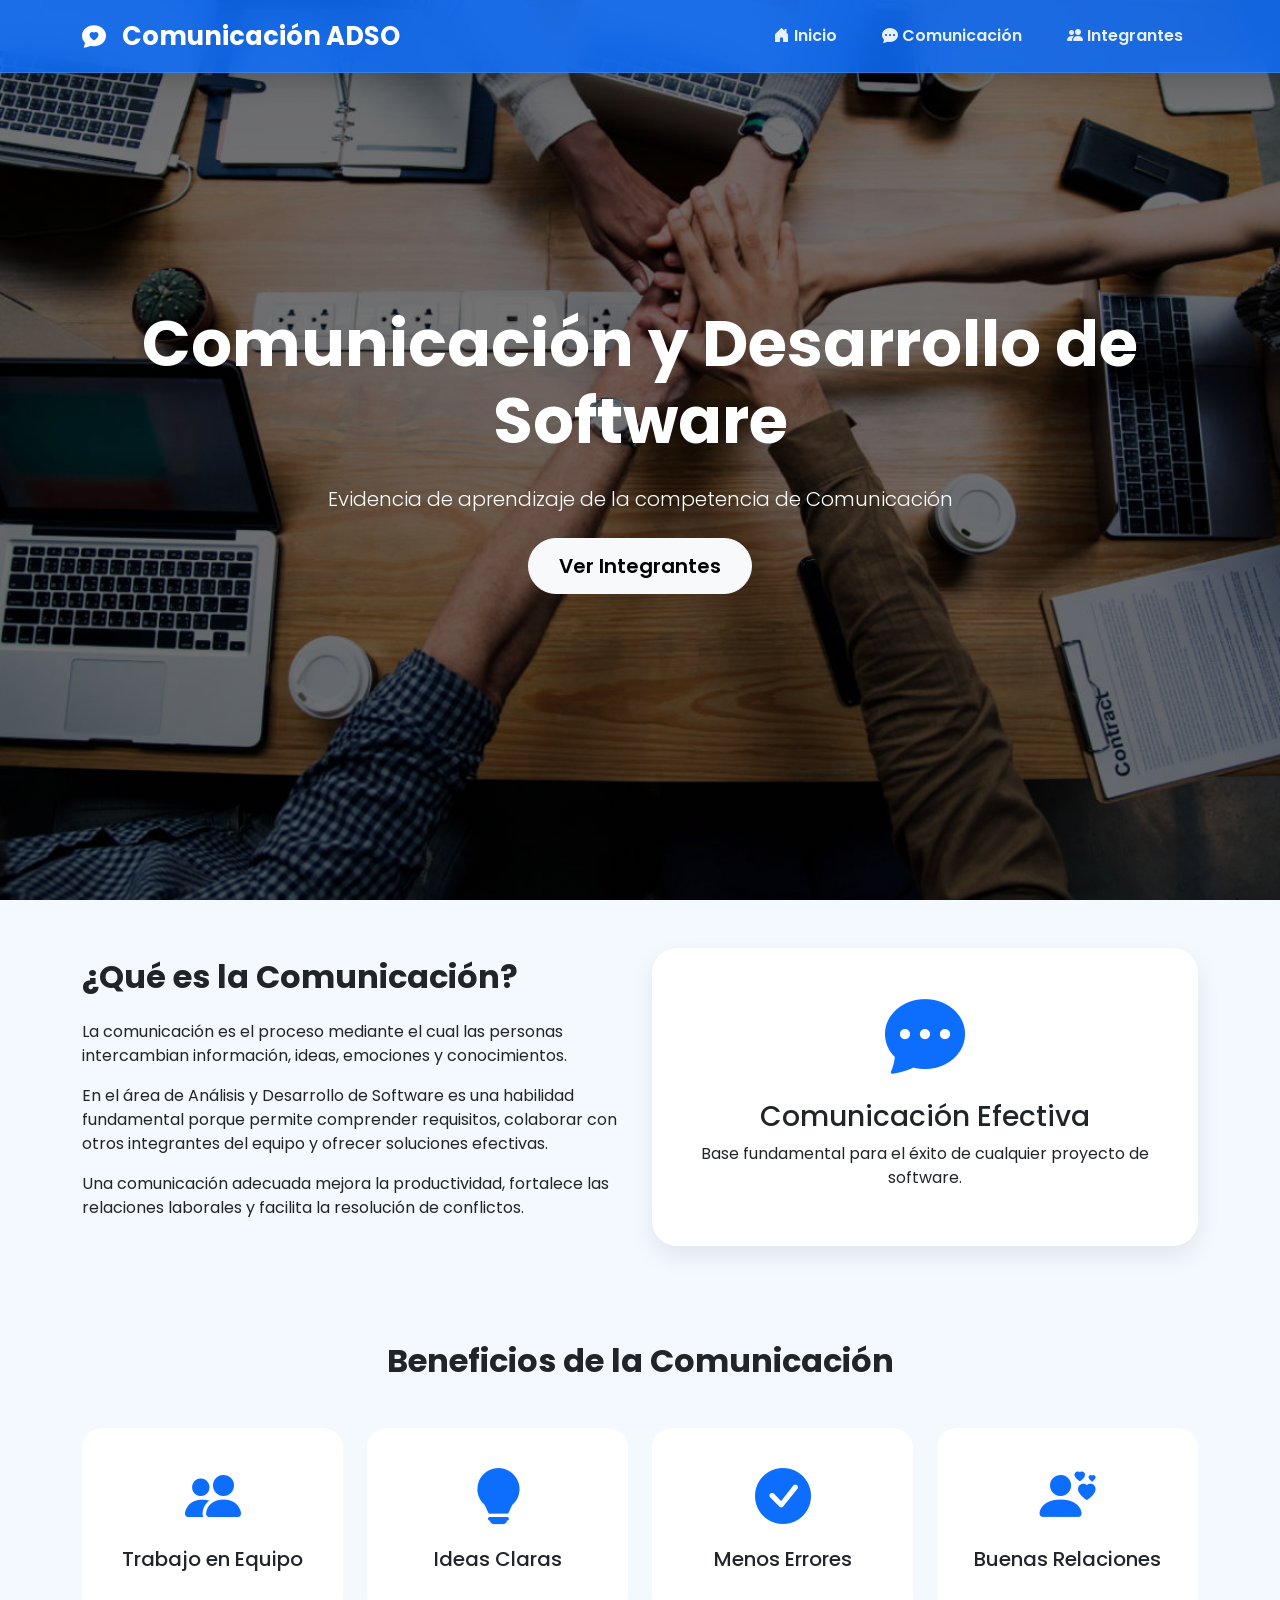
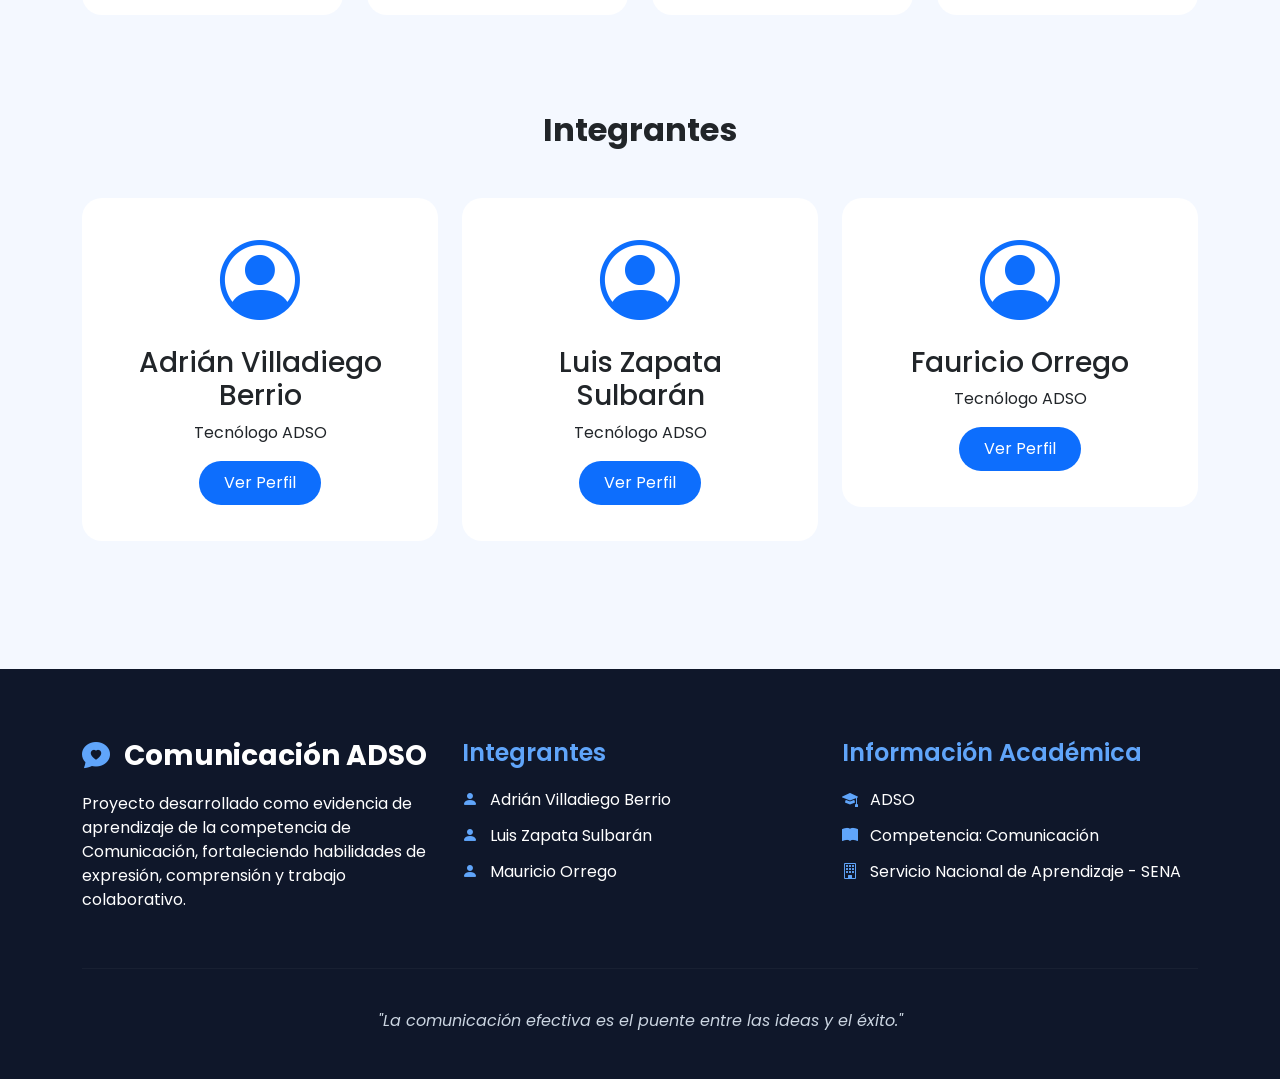
==== index.html @ bdb861e3 "Primer commit" ====
<!DOCTYPE html>

<html lang="es">

<head>
    <meta charset="UTF-8">
    <meta name="viewport" content="width=device-width, initial-scale=1.0">
    <title>Comunicación y Desarrollo de Software</title>


<link href="https://cdn.jsdelivr.net/npm/bootstrap@5.3.3/dist/css/bootstrap.min.css" rel="stylesheet">
<link href="https://cdn.jsdelivr.net/npm/bootstrap-icons@1.11.3/font/bootstrap-icons.css" rel="stylesheet">

<link rel="stylesheet" href="css/style.css">


</head>

<body>

<nav class="navbar navbar-expand-lg navbar-dark fixed-top custom-navbar">

<div class="container">

    <!-- LOGO -->

    <a class="navbar-brand d-flex align-items-center" href="#inicio">

        <div class="logo-box">

            <i class="bi bi-chat-heart-fill"></i>

        </div>

        <div class="ms-2">

            <span class="brand-title">
                Comunicación ADSO
            </span>

        </div>

    </a>

    <!-- BOTON RESPONSIVE -->

    <button
        class="navbar-toggler"
        type="button"
        data-bs-toggle="collapse"
        data-bs-target="#menu">

        <span class="navbar-toggler-icon"></span>

    </button>

    <!-- MENU -->

    <div class="collapse navbar-collapse" id="menu">

        <ul class="navbar-nav ms-auto align-items-lg-center">

            <li class="nav-item">
                <a class="nav-link active" href="#inicio">
                    <i class="bi bi-house-door-fill"></i>
                    Inicio
                </a>
            </li>

            <li class="nav-item">
                <a class="nav-link" href="#comunicacion">
                    <i class="bi bi-chat-dots-fill"></i>
                    Comunicación
                </a>
            </li>

            <li class="nav-item">
                <a class="nav-link" href="#integrantes">
                    <i class="bi bi-people-fill"></i>
                    Integrantes
                </a>
            </li>
        </ul>

    </div>

</div>

</nav>


<section id="inicio" class="hero">

    <div class="container text-center">

        <h1 class="display-3 fw-bold">
            Comunicación y Desarrollo de Software
        </h1>

        <p class="lead mt-4">
            Evidencia de aprendizaje de la competencia de Comunicación
        </p>

        <a href="#integrantes" class="btn btn-light btn-lg mt-4">
            Ver Integrantes
        </a>

    </div>

</section>

<section id="comunicacion" class="container py-5">

    <div class="row align-items-center">

        <div class="col-lg-6">

            <h2 class="fw-bold mb-4">
                ¿Qué es la Comunicación?
            </h2>

            <p>
                La comunicación es el proceso mediante el cual las personas
                intercambian información, ideas, emociones y conocimientos.
            </p>

            <p>
                En el área de Análisis y Desarrollo de Software es una habilidad
                fundamental porque permite comprender requisitos, colaborar con
                otros integrantes del equipo y ofrecer soluciones efectivas.
            </p>

            <p>
                Una comunicación adecuada mejora la productividad, fortalece las
                relaciones laborales y facilita la resolución de conflictos.
            </p>

        </div>

        <div class="col-lg-6">

            <div class="info-card text-center">

                <i class="bi bi-chat-dots-fill display-1"></i>

                <h3 class="mt-3">
                    Comunicación Efectiva
                </h3>

                <p>
                    Base fundamental para el éxito de cualquier proyecto de software.
                </p>

            </div>

        </div>

    </div>

</section>

<section class="container py-5">

    <h2 class="text-center fw-bold mb-5">
        Beneficios de la Comunicación
    </h2>

    <div class="row g-4">

        <div class="col-md-3">
            <div class="card benefit-card h-100">
                <div class="card-body text-center">
                    <i class="bi bi-people-fill display-4"></i>
                    <h5 class="mt-3">Trabajo en Equipo</h5>
                </div>
            </div>
        </div>

        <div class="col-md-3">
            <div class="card benefit-card h-100">
                <div class="card-body text-center">
                    <i class="bi bi-lightbulb-fill display-4"></i>
                    <h5 class="mt-3">Ideas Claras</h5>
                </div>
            </div>
        </div>

        <div class="col-md-3">
            <div class="card benefit-card h-100">
                <div class="card-body text-center">
                    <i class="bi bi-check-circle-fill display-4"></i>
                    <h5 class="mt-3">Menos Errores</h5>
                </div>
            </div>
        </div>

        <div class="col-md-3">
            <div class="card benefit-card h-100">
                <div class="card-body text-center">
                    <i class="bi bi-person-hearts display-4"></i>
                    <h5 class="mt-3">Buenas Relaciones</h5>
                </div>
            </div>
        </div>

    </div>

</section>

<section id="integrantes" class="container py-5">

    <h2 class="text-center fw-bold mb-5">
        Integrantes
    </h2>

    <div class="row g-4">

        <div class="col-lg-4">

            <div class="card integrante-card">

                <div class="card-body text-center">

                    <i class="bi bi-person-circle display-1"></i>

                    <h3 class="mt-3">
                        Adrián Villadiego Berrio
                    </h3>

                    <p>
                        Tecnólogo ADSO
                    </p>

                    <a href="aprendiz1.html" class="btn btn-primary">
                        Ver Perfil
                    </a>

                </div>

            </div>

        </div>

        <div class="col-lg-4">

            <div class="card integrante-card">

                <div class="card-body text-center">

                    <i class="bi bi-person-circle display-1"></i>

                    <h3 class="mt-3">
                        Luis Zapata Sulbarán
                    </h3>

                    <p>
                        Tecnólogo ADSO
                    </p>

                    <a href="aprendiz2.html" class="btn btn-primary">
                        Ver Perfil
                    </a>

                </div>

            </div>

        </div>

        <div class="col-lg-4">

            <div class="card integrante-card">

                <div class="card-body text-center">

                    <i class="bi bi-person-circle display-1"></i>

                    <h3 class="mt-3">
                        Fauricio Orrego
                    </h3>

                    <p>
                        Tecnólogo ADSO
                    </p>

                    <a href="aprendiz3.html" class="btn btn-primary">
                        Ver Perfil
                    </a>

                </div>

            </div>

        </div>

    </div>

</section>

<footer class="footer">

<div class="container">

    <div class="row g-4">

        <!-- INFORMACION -->

        <div class="col-lg-4">

            <h3 class="footer-title">

                <i class="bi bi-chat-heart-fill"></i>

                Comunicación ADSO

            </h3>

            <p>
                Proyecto desarrollado como evidencia de aprendizaje
                de la competencia de Comunicación, fortaleciendo
                habilidades de expresión, comprensión y trabajo
                colaborativo.
            </p>

        </div>

        <!-- INTEGRANTES -->

        <div class="col-lg-4">

            <h4 class="footer-subtitle">
                Integrantes
            </h4>

            <ul class="footer-list">

                <li>
                    <i class="bi bi-person-fill"></i>
                    Adrián Villadiego Berrio
                </li>

                <li>
                    <i class="bi bi-person-fill"></i>
                    Luis Zapata Sulbarán
                </li>

                <li>
                    <i class="bi bi-person-fill"></i>
                    Mauricio Orrego
                </li>

            </ul>

        </div>

        <!-- INFORMACION ACADEMICA -->

        <div class="col-lg-4">

            <h4 class="footer-subtitle">
                Información Académica
            </h4>

            <ul class="footer-list">

                <li>
                    <i class="bi bi-mortarboard-fill"></i>
                    ADSO
                </li>

                <li>
                    <i class="bi bi-book-fill"></i>
                    Competencia: Comunicación
                </li>

                <li>
                    <i class="bi bi-building"></i>
                    Servicio Nacional de Aprendizaje - SENA
                </li>

            </ul>

        </div>

    </div>

    <hr class="footer-line">

    <div class="text-center mt-4">

        <p class="footer-quote">

            "La comunicación efectiva es el puente entre las ideas y el éxito."

        </p>

    </div>

</div>

</footer>


<script src="https://cdn.jsdelivr.net/npm/bootstrap@5.3.3/dist/js/bootstrap.bundle.min.js"></script>

<script src="js/app.js"></script>

</body>

</html>
---- css/style.css ----
@import url('https://fonts.googleapis.com/css2?family=Poppins:wght@300;400;500;600;700;800&display=swap');

:root{
--primary:#0d6efd;
--secondary:#2563eb;
--dark:#0f172a;
--light:#f8fafc;
--white:#ffffff;
--gray:#030406;
}

*{
margin:0;
padding:0;
box-sizing:border-box;
font-family:'Poppins',sans-serif;
}

html{
scroll-behavior:smooth;
}

body{
background:#f4f8ff;
overflow-x:hidden;
}

/* NAVBAR */

/* ==========================
   NAVBAR PREMIUM
========================== */

.custom-navbar{

    background: rgba(13,110,253,.85);

    backdrop-filter: blur(15px);

    -webkit-backdrop-filter: blur(15px);

    padding: 12px 0;

    transition: .4s;

    border-bottom: 1px solid rgba(255,255,255,.15);

    box-shadow: 0 8px 25px rgba(0,0,0,.15);

}

/* LOGO */

.navbar-brand{

    font-size: 1.6rem;

    font-weight: 700;

    color: white !important;

    transition: .4s;

}

.navbar-brand i{

    margin-right: 8px;

    font-size: 1.5rem;

}

.navbar-brand:hover{

    transform: scale(1.05);

}

/* LINKS */

.nav-link{

    position: relative;

    color: rgba(255,255,255,.9) !important;

    font-weight: 600;

    margin-left: 15px;

    padding: 8px 15px !important;

    border-radius: 50px;

    transition: .4s;

}

/* EFECTO HOVER */

.nav-link:hover{

    color: white !important;

    background: rgba(255,255,255,.15);

    transform: translateY(-3px);

}

/* LINEA ANIMADA */

.nav-link::after{

    content: '';

    position: absolute;

    left: 50%;

    bottom: 0;

    width: 0;

    height: 3px;

    background: white;

    border-radius: 50px;

    transition: .4s;

    transform: translateX(-50%);

}

.nav-link:hover::after{

    width: 70%;

}

/* BOTON HAMBURGUESA */

.navbar-toggler{

    border: none;

    box-shadow: none !important;

}

.navbar-toggler:focus{

    box-shadow: none !important;

}

/* EFECTO SCROLL */

.navbar-scrolled{

    background: rgba(13,110,253,.97);

    box-shadow: 0 10px 30px rgba(0,0,0,.25);

}

/* HERO INDEX */

.hero{
    min-height:100vh;
    display:flex;
    align-items:center;
    justify-content:center;
    text-align:center;
    color:white;

    background:
    linear-gradient(
        rgba(0,0,0,0.55),
        rgba(0,0,0,0.55)
    ),
    url('../img/fondo5.jpg');

    background-size:cover;
    background-position:center;
    background-repeat:no-repeat;
    background-attachment:stactic;
}

.hero h1{
font-weight:800;
}

.hero p{
max-width:700px;
margin:auto;
}

/* HERO APRENDICES */

.hero-aprendiz{


min-height:60vh;

display:flex;
align-items:center;
justify-content:center;

background:
linear-gradient(
135deg,
#0d6efd,
#3b82f6
);

color:white;

text-align:center;


}

.hero-aprendiz i{
font-size:7rem;
}

/* TITULOS */

.section-title{


font-size:2.2rem;

font-weight:700;

color:var(--primary);

margin-bottom:30px;

text-align:center;


}

/* CARDS GENERALES */

.card{

border:none;

border-radius:20px;

transition:.4s;

overflow:hidden;


}

.card:hover{


transform:translateY(-10px);

box-shadow:0 15px 35px rgba(0,0,0,.15);


}

/* TARJETA INFO */

.info-card{


background:white;

padding:40px;

border-radius:25px;

box-shadow:0 10px 25px rgba(0,0,0,.08);

}

.info-card i{
color:var(--primary);
}

/* BENEFICIOS */

.benefit-card{

background:white;

text-align:center;

padding:20px;


}

.benefit-card i{


color:var(--primary);


}

/* INTEGRANTES */

.integrante-card{


background:white;

padding:20px;

text-align:center;


}

.integrante-card i{


color:var(--primary);

}

/* TARJETAS TEMAS */

.topic-card{


height:100%;

text-align:center;

background:white;


}

.topic-card i{


color:var(--primary);


}

.topic-card h5{


font-weight:600;


}

/* CONTENIDO */

.content-card{

background:white;

padding:15px;

border-radius:20px;


}

/* REFLEXION */

.reflection-card{


background:
linear-gradient(
135deg,
#dbeafe,
#eff6ff
);

border-left:8px solid var(--primary);


}

/* BOTONES */

.btn-primary{


background:#0d6efd;

border:none;

border-radius:50px;

padding:10px 25px;



}

.btn-primary:hover{


background:#2563eb;

transform:translateY(-3px);


}

.btn-light{


border-radius:50px;

padding:12px 30px;

font-weight:600;


}

/* ACORDEON */

.accordion-item{

border:none;

margin-bottom:10px;

border-radius:15px !important;

overflow:hidden;


}

.accordion-button{


font-weight:600;


}

.accordion-button:not(.collapsed){


background:#dbeafe;

color:#0d6efd;


}

/* FOOTER */
.footer{


background:#0f172a;

color:white;

padding:70px 0 30px;

margin-top:80px;


}

.footer-title{


font-weight:700;

margin-bottom:20px;


}

.footer-title i{


color:#60a5fa;

margin-right:8px;


}

.footer-subtitle{


margin-bottom:20px;

font-weight:600;

color:#60a5fa;


}

.footer-list{

list-style:none;

padding:0;


}

.footer-list li{

margin-bottom:12px;


}

.footer-list i{


color:#60a5fa;

margin-right:8px;


}

.footer-line{


margin:40px 0;

border-color:rgba(255,255,255,.15);


}

.social-icon{


width:45px;

height:45px;

display:inline-flex;

align-items:center;

justify-content:center;

background:rgba(255,255,255,.08);

border-radius:50%;

margin-left:10px;

color:white;

text-decoration:none;

transition:.3s;


}

.social-icon:hover{


background:#2563eb;

transform:translateY(-5px);

color:white;

}

.footer-quote{


color:#cbd5e1;

font-style:italic;

font-size:1rem;


}
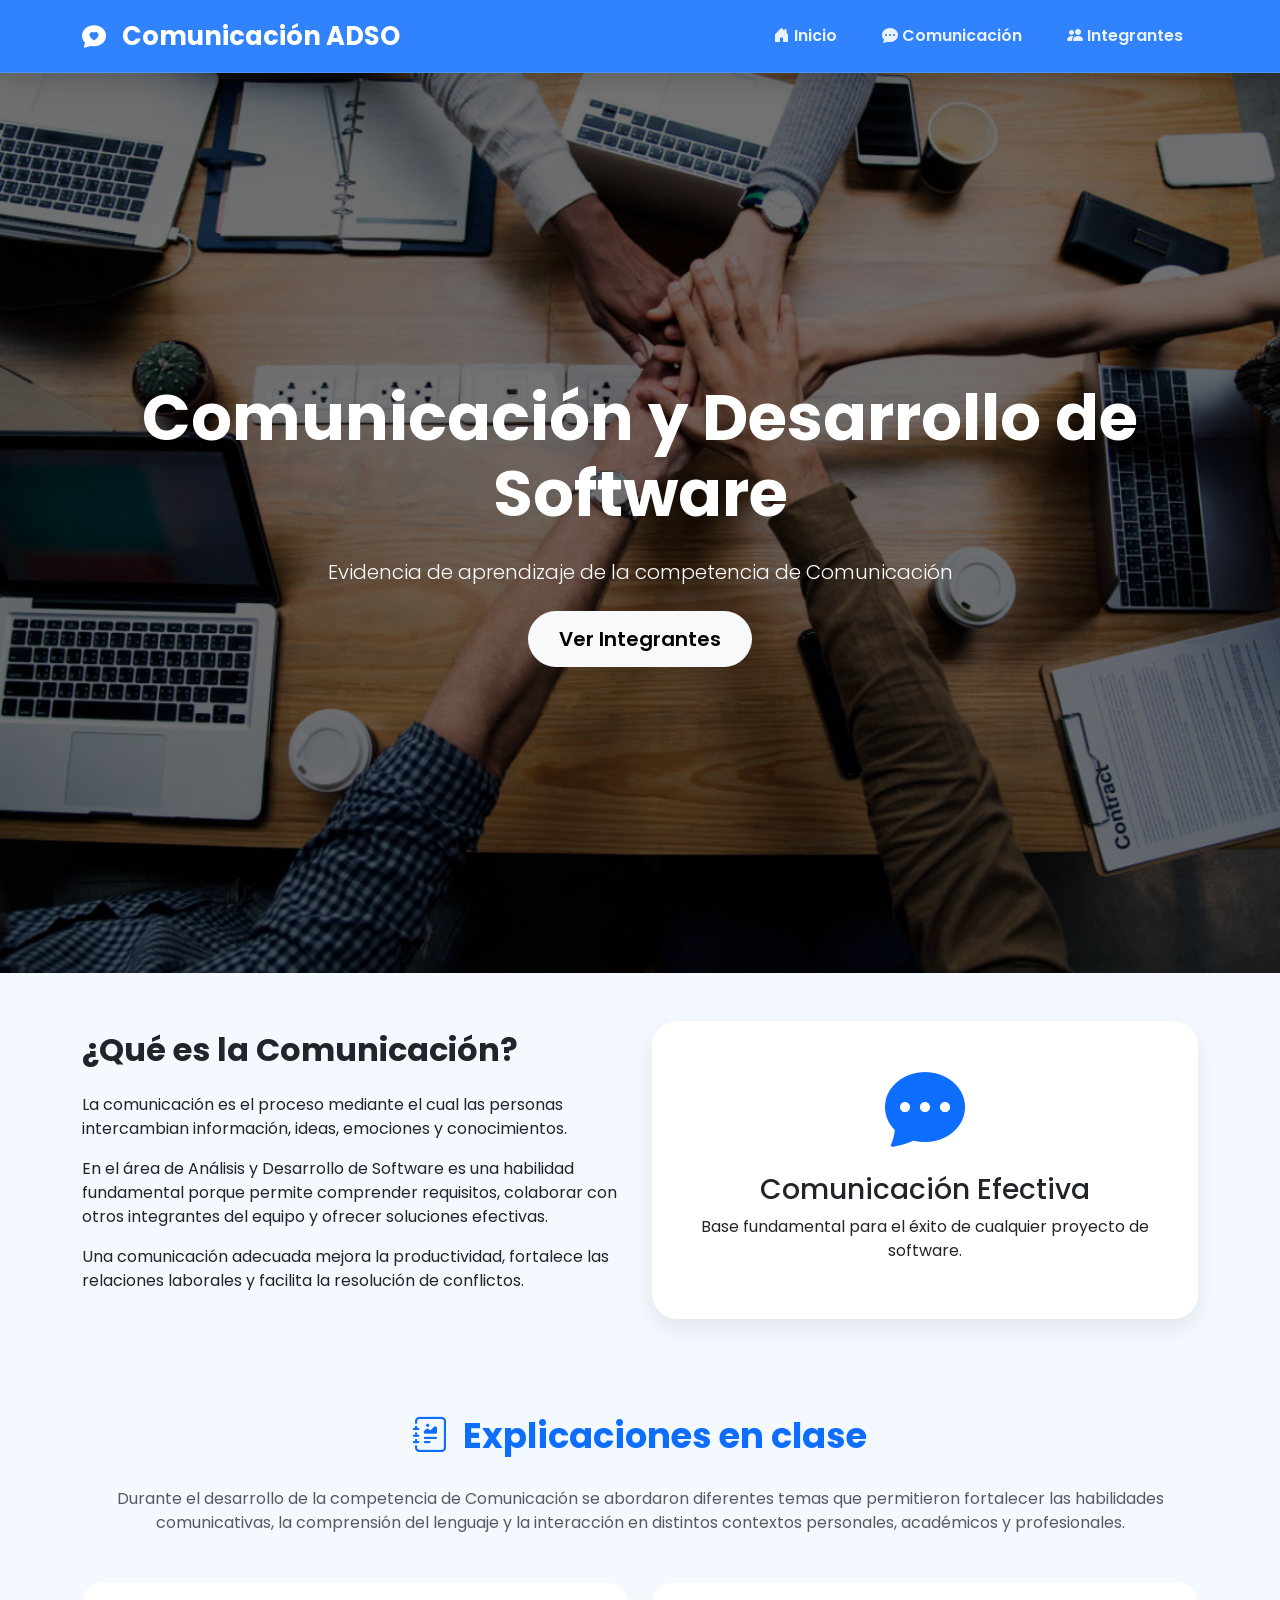
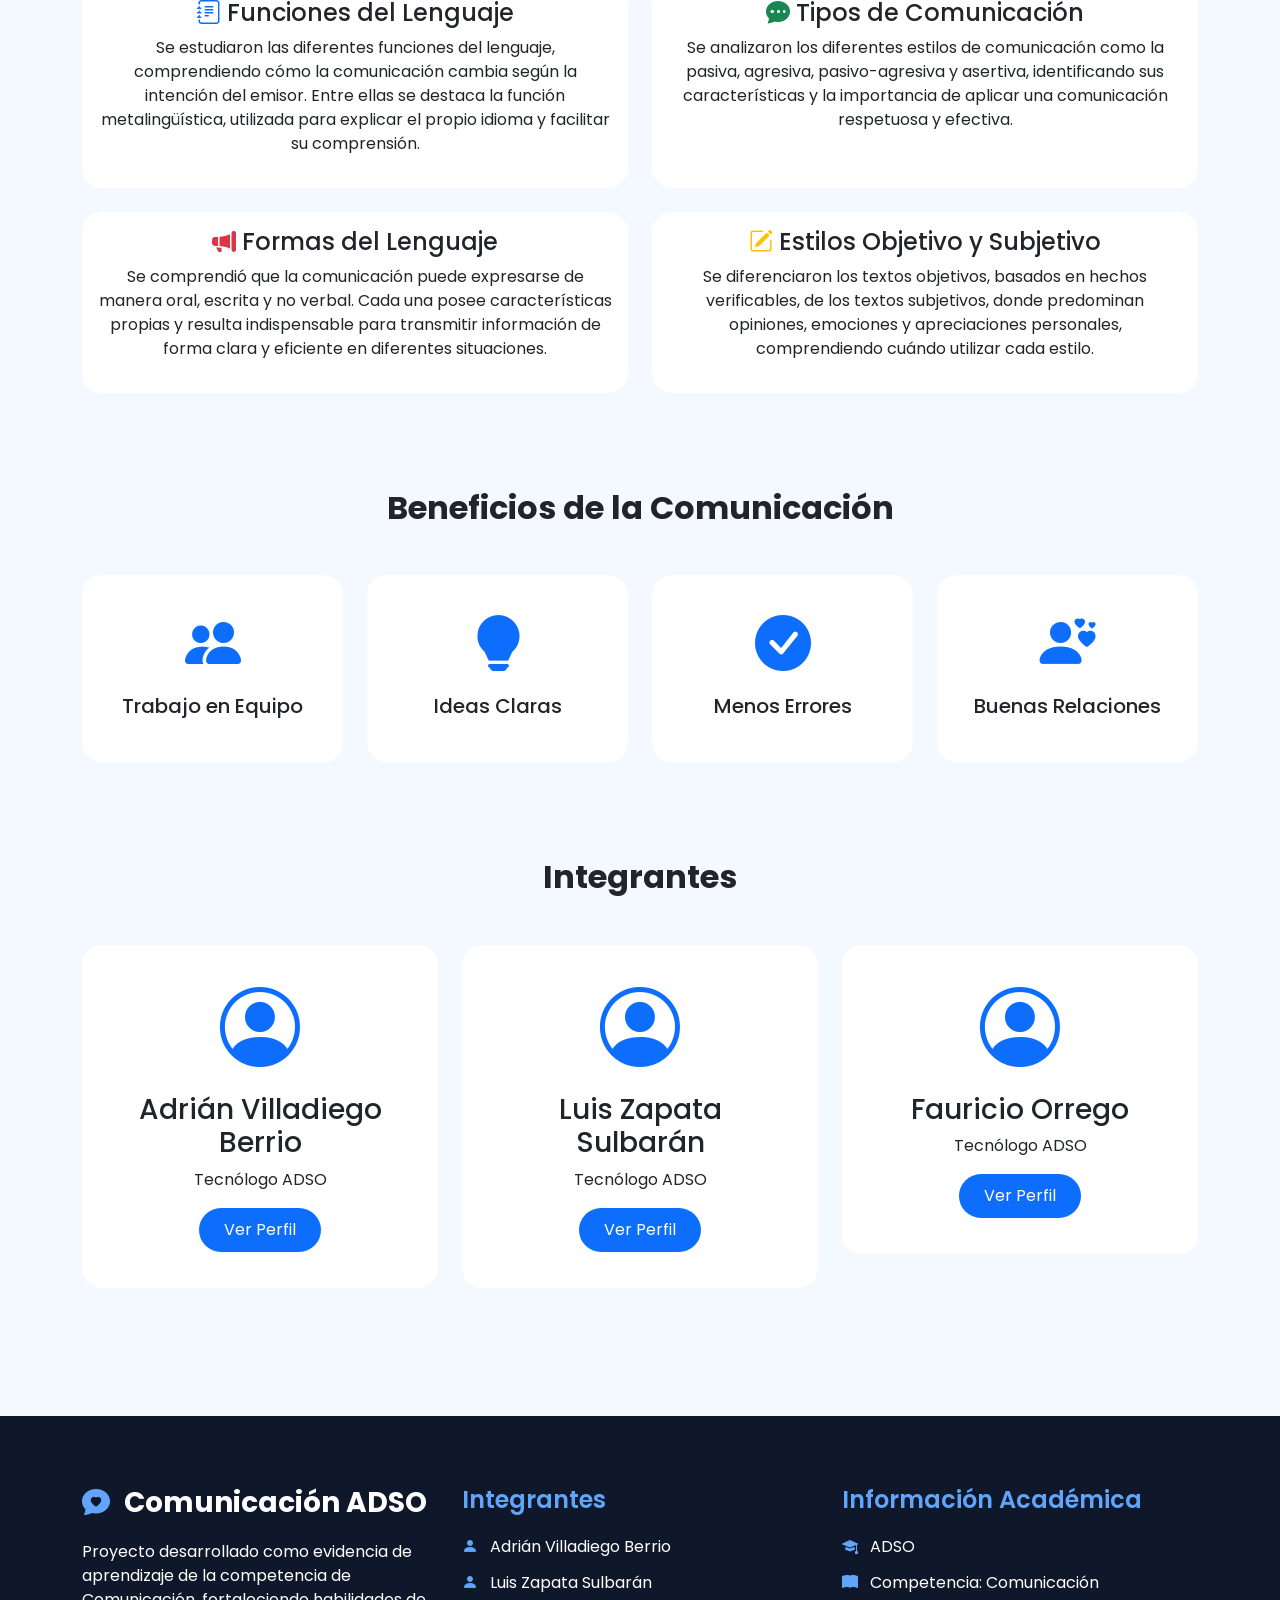
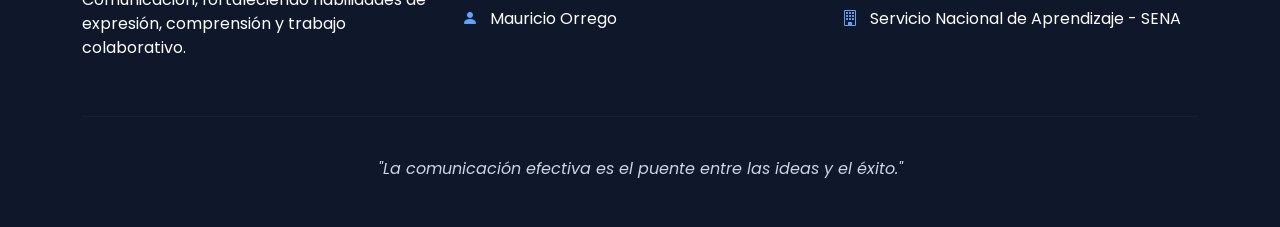
==== commit f5262c7a: "Cambios 1" ====
--- a/index.html
+++ b/index.html
@@ -18,7 +18,7 @@
 
 <body>
 
-<nav class="navbar navbar-expand-lg navbar-dark fixed-top custom-navbar">
+<nav class="navbar navbar-expand-lg navbar-dark custom-navbar">
 
 <div class="container">
 
@@ -159,6 +159,128 @@
 
 </section>
 
+<section id="temas" class="container py-5">
+
+    <h2 class="section-title">
+        <i class="bi bi-journal-richtext me-2"></i>
+        Explicaciones en clase
+    </h2>
+
+    <p class="text-center text-muted mb-5">
+        Durante el desarrollo de la competencia de Comunicación se abordaron diferentes
+        temas que permitieron fortalecer las habilidades comunicativas, la comprensión
+        del lenguaje y la interacción en distintos contextos personales, académicos y
+        profesionales.
+    </p>
+
+    <div class="row g-4">
+
+        <!-- Funciones del lenguaje -->
+
+        <div class="col-lg-6">
+
+            <div class="card topic-card h-100">
+
+                <div class="card-body">
+
+                    <h4>
+                        <i class="bi bi-journal-text text-primary"></i>
+                        Funciones del Lenguaje
+                    </h4>
+
+                    <p>
+                        Se estudiaron las diferentes funciones del lenguaje, comprendiendo
+                        cómo la comunicación cambia según la intención del emisor. Entre ellas
+                        se destaca la función metalingüística, utilizada para explicar el
+                        propio idioma y facilitar su comprensión.
+                    </p>
+
+                </div>
+
+            </div>
+
+        </div>
+
+        <!-- Tipos de comunicación -->
+
+        <div class="col-lg-6">
+
+            <div class="card topic-card h-100">
+
+                <div class="card-body">
+
+                    <h4>
+                        <i class="bi bi-chat-dots-fill text-success"></i>
+                        Tipos de Comunicación
+                    </h4>
+
+                    <p>
+                        Se analizaron los diferentes estilos de comunicación como la pasiva,
+                        agresiva, pasivo-agresiva y asertiva, identificando sus características
+                        y la importancia de aplicar una comunicación respetuosa y efectiva.
+                    </p>
+
+                </div>
+
+            </div>
+
+        </div>
+
+        <!-- Formas del lenguaje -->
+
+        <div class="col-lg-6">
+
+            <div class="card topic-card h-100">
+
+                <div class="card-body">
+
+                    <h4>
+                        <i class="bi bi-megaphone-fill text-danger"></i>
+                        Formas del Lenguaje
+                    </h4>
+
+                    <p>
+                        Se comprendió que la comunicación puede expresarse de manera oral,
+                        escrita y no verbal. Cada una posee características propias y resulta
+                        indispensable para transmitir información de forma clara y eficiente
+                        en diferentes situaciones.
+                    </p>
+
+                </div>
+
+            </div>
+
+        </div>
+
+        <!-- Estilos -->
+
+        <div class="col-lg-6">
+
+            <div class="card topic-card h-100">
+
+                <div class="card-body">
+
+                    <h4>
+                        <i class="bi bi-pencil-square text-warning"></i>
+                        Estilos Objetivo y Subjetivo
+                    </h4>
+
+                    <p>
+                        Se diferenciaron los textos objetivos, basados en hechos verificables,
+                        de los textos subjetivos, donde predominan opiniones, emociones y
+                        apreciaciones personales, comprendiendo cuándo utilizar cada estilo.
+                    </p>
+
+                </div>
+
+            </div>
+
+        </div>
+
+    </div>
+
+</section>
+
 <section class="container py-5">
 
     <h2 class="text-center fw-bold mb-5">
--- a/css/style.css
+++ b/css/style.css
@@ -108,7 +108,33 @@
     transform: translateY(-3px);
 
 }
-
+.hero-aprendiz{
+    min-height: 90vh;
+    display:flex;
+    align-items:center;
+    justify-content:center;
+    text-align:center;
+    color:white;
+
+    background:
+    linear-gradient(rgba(0,0,0,.55),
+    rgba(0,0,0,.55)),
+    url("../img/fondo.jpg");
+
+    background-size:cover;
+    background-position:center;
+    background-attachment:fixed;
+}
+
+.foto-perfil{
+    width:180px;
+    height:180px;
+    object-fit:cover;
+    border-radius:50%;
+    border:6px solid white;
+    box-shadow:0 10px 30px rgba(0,0,0,.4);
+    margin-bottom:25px;
+}
 /* LINEA ANIMADA */
 
 .nav-link::after{
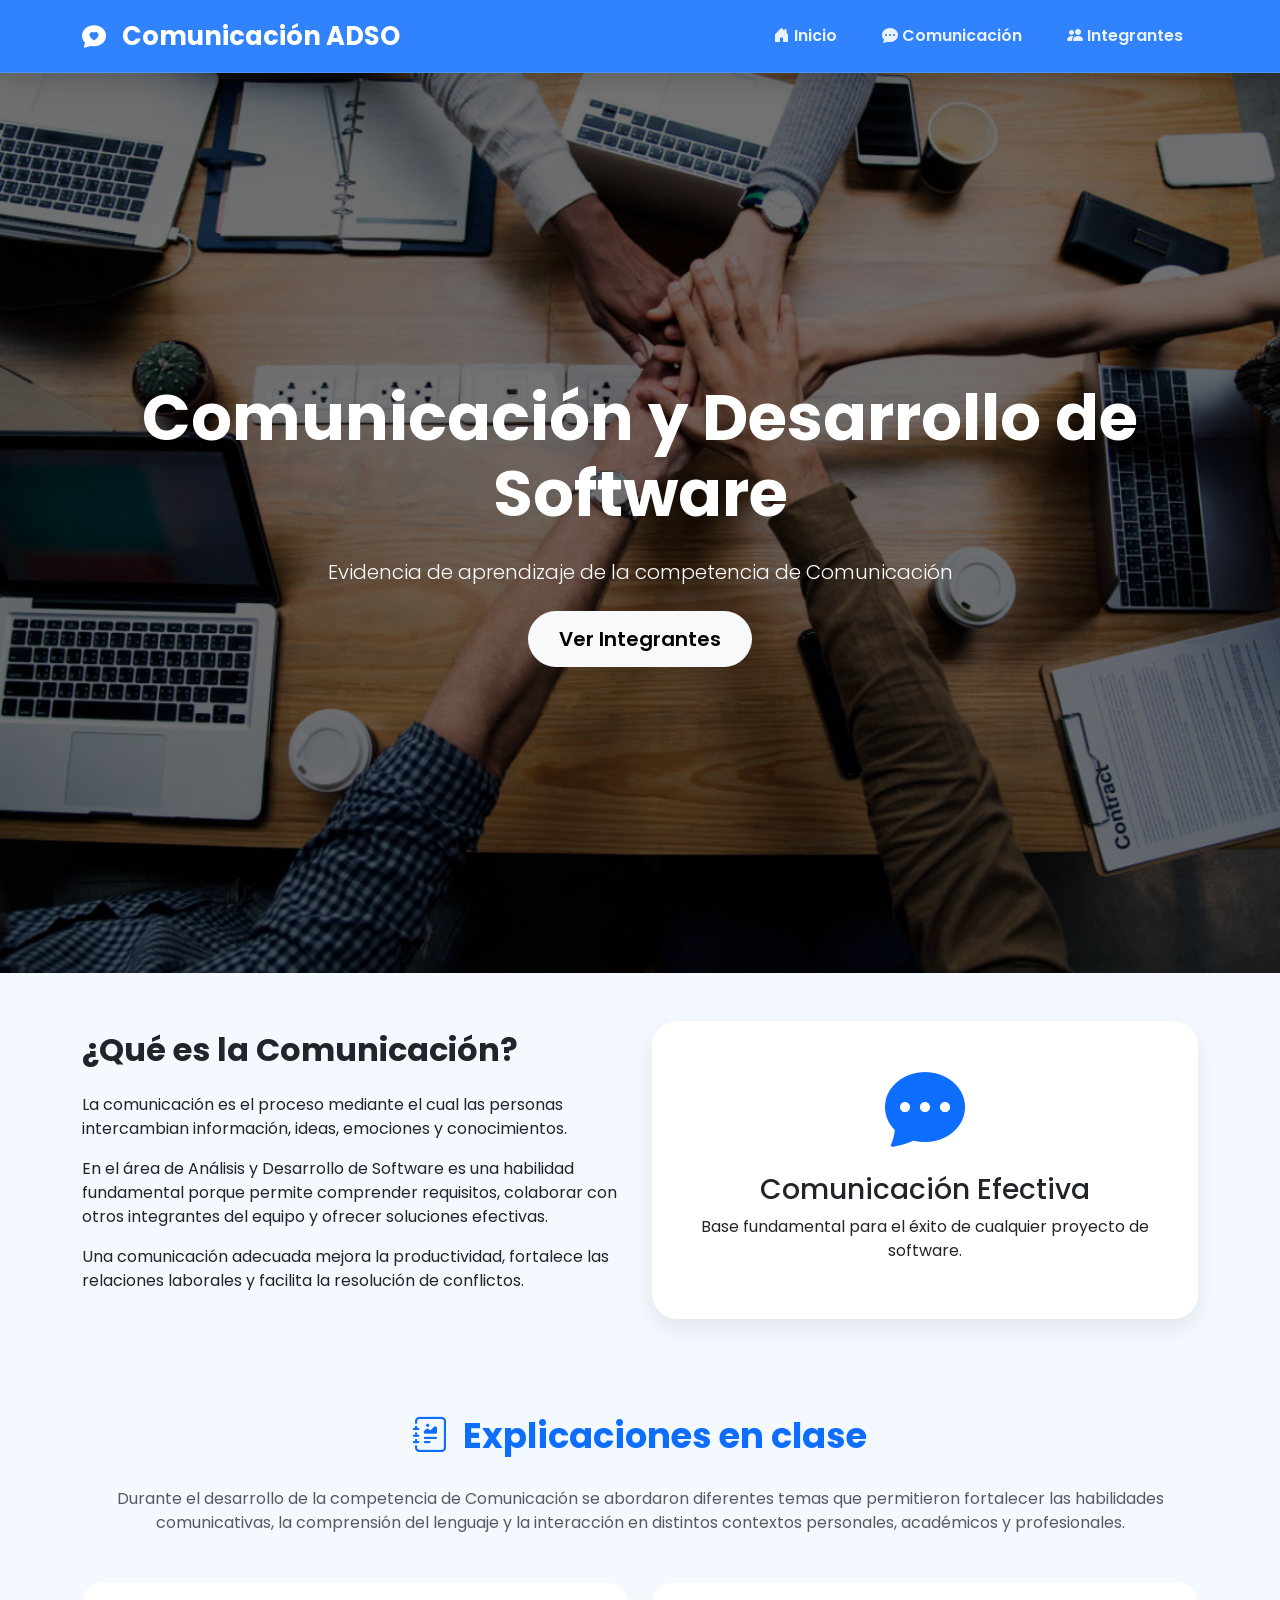
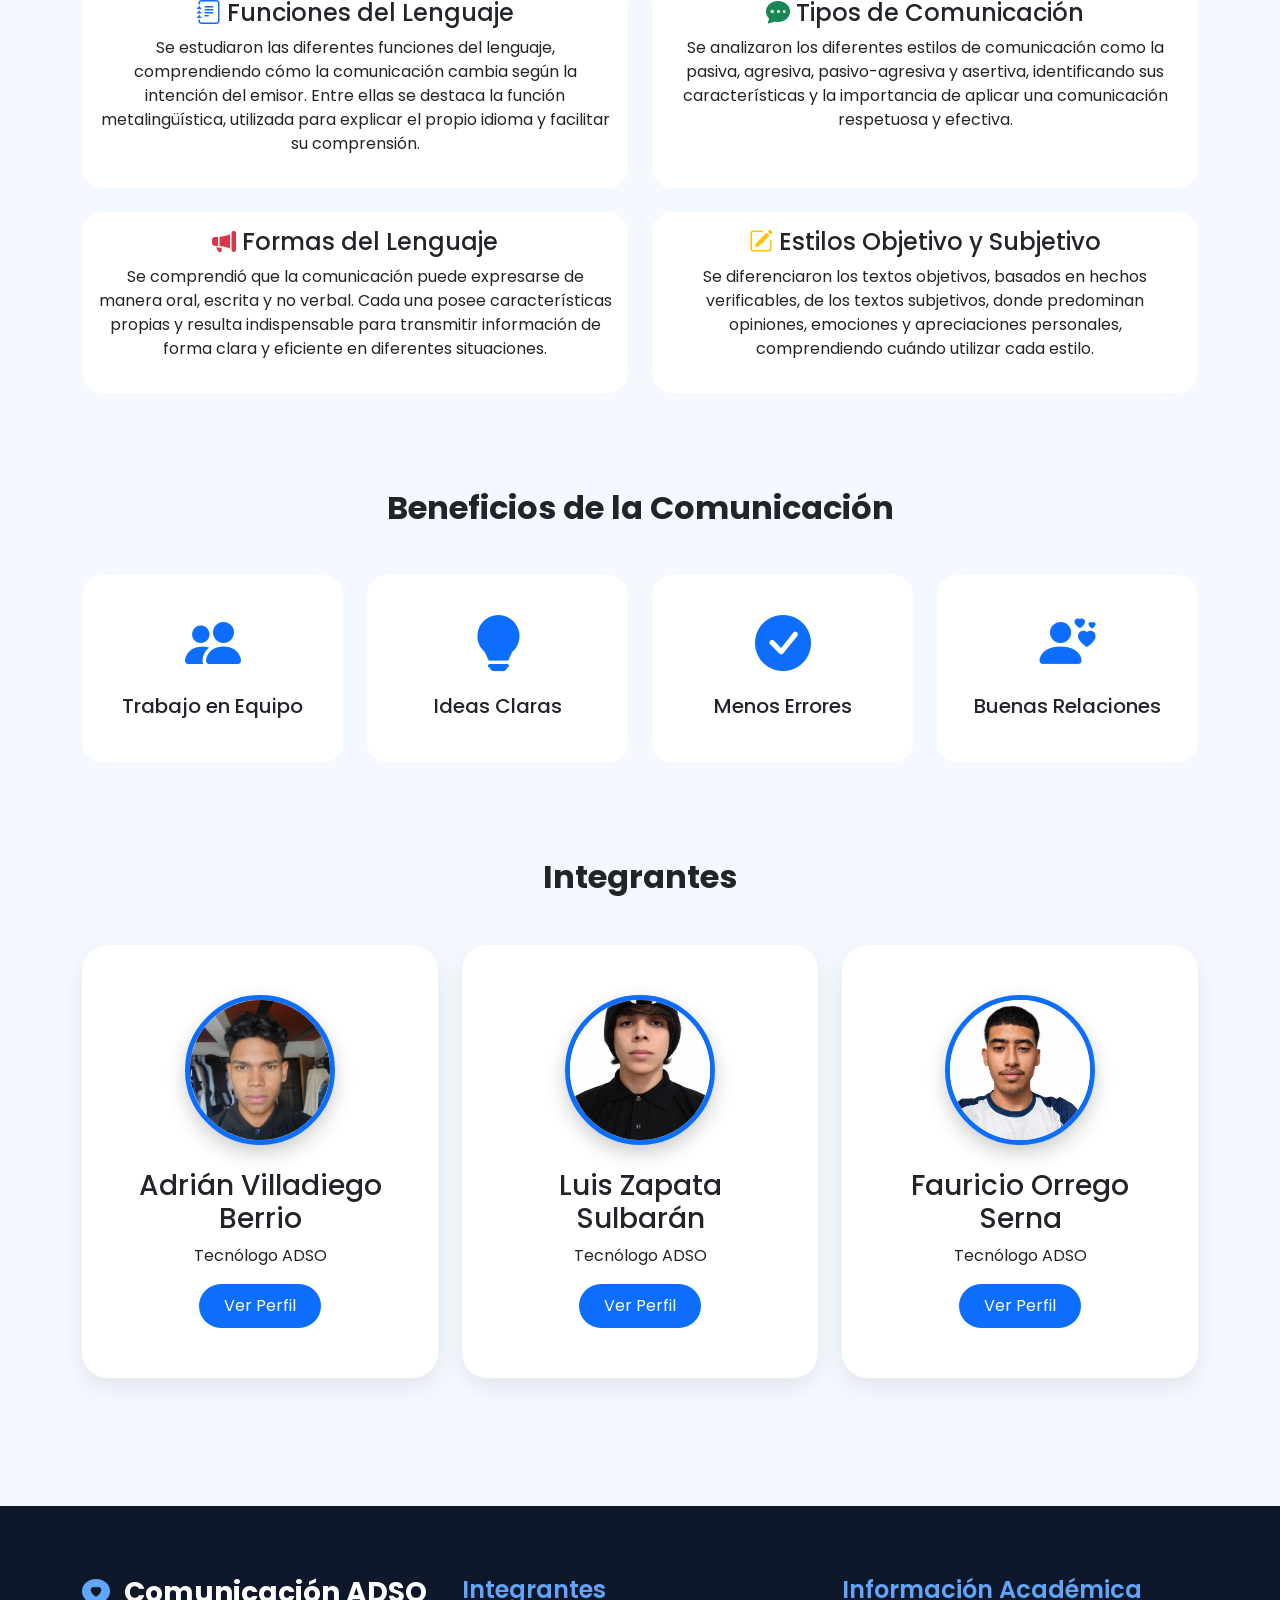
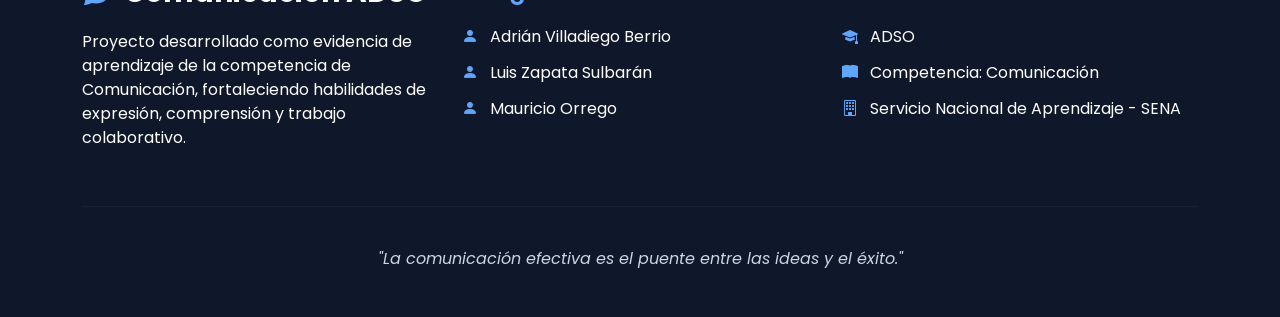
==== commit 11f26b09: "Cambios 2" ====
--- a/index.html
+++ b/index.html
@@ -337,83 +337,82 @@
 
     <div class="row g-4">
 
-        <div class="col-lg-4">
-
-            <div class="card integrante-card">
-
-                <div class="card-body text-center">
-
-                    <i class="bi bi-person-circle display-1"></i>
-
-                    <h3 class="mt-3">
-                        Adrián Villadiego Berrio
-                    </h3>
-
-                    <p>
-                        Tecnólogo ADSO
-                    </p>
-
-                    <a href="aprendiz1.html" class="btn btn-primary">
-                        Ver Perfil
-                    </a>
-
-                </div>
-
-            </div>
-
-        </div>
-
-        <div class="col-lg-4">
-
-            <div class="card integrante-card">
-
-                <div class="card-body text-center">
-
-                    <i class="bi bi-person-circle display-1"></i>
-
-                    <h3 class="mt-3">
-                        Luis Zapata Sulbarán
-                    </h3>
-
-                    <p>
-                        Tecnólogo ADSO
-                    </p>
-
-                    <a href="aprendiz2.html" class="btn btn-primary">
-                        Ver Perfil
-                    </a>
-
-                </div>
-
-            </div>
-
-        </div>
-
-        <div class="col-lg-4">
-
-            <div class="card integrante-card">
-
-                <div class="card-body text-center">
-
-                    <i class="bi bi-person-circle display-1"></i>
-
-                    <h3 class="mt-3">
-                        Fauricio Orrego
-                    </h3>
-
-                    <p>
-                        Tecnólogo ADSO
-                    </p>
-
-                    <a href="aprendiz3.html" class="btn btn-primary">
-                        Ver Perfil
-                    </a>
-
-                </div>
-
-            </div>
-
-        </div>
+        <div class="col-md-6 col-lg-4 d-flex">
+
+    <div class="card integrante-card w-100">
+
+        <div class="card-body text-center">
+
+            <img src="img/adrian.jpeg"
+                 alt="Adrián Villadiego"
+                 class="foto-integrante mb-3">
+
+            <h3 class="mt-2">
+                Adrián Villadiego Berrio
+            </h3>
+
+            <p>Tecnólogo ADSO</p>
+
+            <a href="aprendiz1.html" class="btn btn-primary">
+                Ver Perfil
+            </a>
+
+        </div>
+
+    </div>
+
+</div>
+
+        <div class="col-md-6 col-lg-4 d-flex">
+
+    <div class="card integrante-card w-100">
+
+        <div class="card-body text-center">
+
+            <img src="img/luis.jpeg"
+                 alt="Luis Zapata"
+                 class="foto-integrante mb-3">
+
+            <h3 class="mt-2">
+                Luis Zapata Sulbarán
+            </h3>
+
+            <p>Tecnólogo ADSO</p>
+
+            <a href="aprendiz2.html" class="btn btn-primary">
+                Ver Perfil
+            </a>
+
+        </div>
+
+    </div>
+
+</div>
+<div class="col-md-6 col-lg-4 d-flex">
+
+    <div class="card integrante-card w-100">
+
+        <div class="card-body text-center">
+
+            <img src="img/fabra.png"
+                 alt="Fauricio Orrego"
+                 class="foto-integrante mb-3">
+
+            <h3 class="mt-2">
+                Fauricio Orrego Serna
+            </h3>
+
+            <p>Tecnólogo ADSO</p>
+
+            <a href="aprendiz3.html" class="btn btn-primary">
+                Ver Perfil
+            </a>
+
+        </div>
+
+    </div>
+
+</div>
 
     </div>
 
--- a/css/style.css
+++ b/css/style.css
@@ -341,13 +341,47 @@
 
 .integrante-card{
 
-
-background:white;
-
-padding:20px;
-
-text-align:center;
-
+    height:100%;
+
+    border:none;
+
+    border-radius:25px;
+
+    padding:20px;
+
+    display:flex;
+
+    justify-content:center;
+
+    align-items:center;
+
+    text-align:center;
+
+    transition:.4s;
+
+    box-shadow:0 10px 25px rgba(0,0,0,.08);
+
+}
+
+.integrante-card:hover{
+
+    transform:translateY(-10px);
+
+    box-shadow:0 20px 40px rgba(0,0,0,.15);
+
+}
+
+.integrante-card .card-body{
+
+    display:flex;
+
+    flex-direction:column;
+
+    justify-content:space-between;
+
+    align-items:center;
+
+    height:100%;
 
 }
 
@@ -623,3 +657,95 @@
 
 
 }
+
+/* Fondo Adrián */
+
+.hero-adrian{
+
+    background:
+    linear-gradient(rgba(0,0,0,.55),rgba(0,0,0,.55)),
+    url("../img/Fondoo.jpg");
+
+    background-size:cover;
+    background-position:center;
+    background-repeat:no-repeat;
+
+}
+
+/* Fondo Luis */
+
+.hero-luis{
+
+    background:
+    linear-gradient(rgba(0,0,0,.55),rgba(0,0,0,.55)),
+    url("../img/fondo-luis.jpg");
+
+    background-size:cover;
+    background-position:center;
+    background-repeat:no-repeat;
+
+}
+
+/* Fondo Fauricio */
+
+.hero-fauricio{
+
+    background:
+    linear-gradient(rgba(0,0,0,.55),rgba(0,0,0,.55)),
+    url("../img/fondo-fauricio.jpg");
+
+    background-size:cover;
+    background-position:center;
+    background-repeat:no-repeat;
+
+}
+
+.foto-integrante{
+
+    width:150px;
+
+    height:150px;
+
+    object-fit:cover;
+
+    border-radius:50%;
+
+    border:5px solid #0d6efd;
+
+    box-shadow:0 8px 20px rgba(0,0,0,.2);
+
+    transition:.4s;
+
+}
+
+.foto-integrante:hover{
+
+    transform:scale(1.08);
+
+    border-color:#2563eb;
+
+}
+
+.integrante-card{
+
+    border:none;
+
+    border-radius:25px;
+
+    box-shadow:0 10px 25px rgba(0,0,0,.08);
+
+}
+
+.integrante-card .card-body{
+
+    display:flex;
+
+    flex-direction:column;
+
+    justify-content:center;
+
+    align-items:center;
+
+    padding:30px;
+
+}
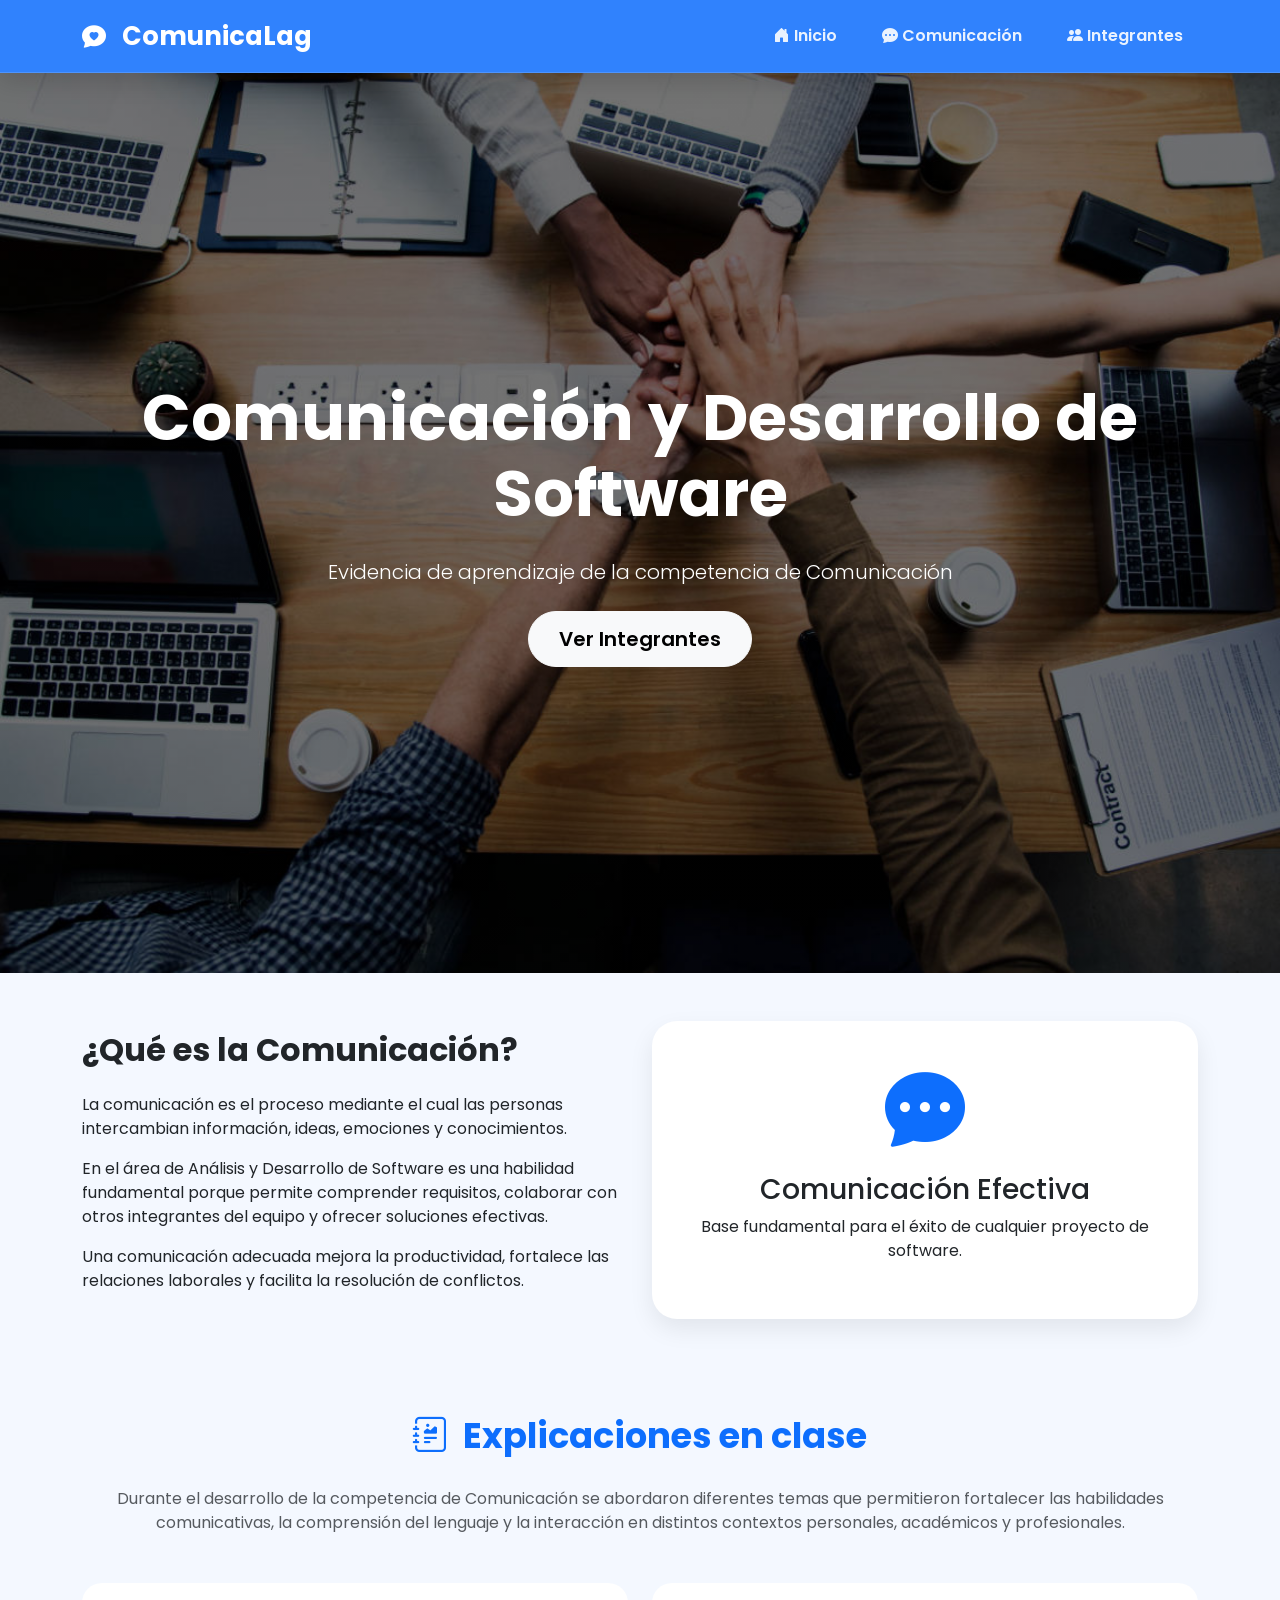
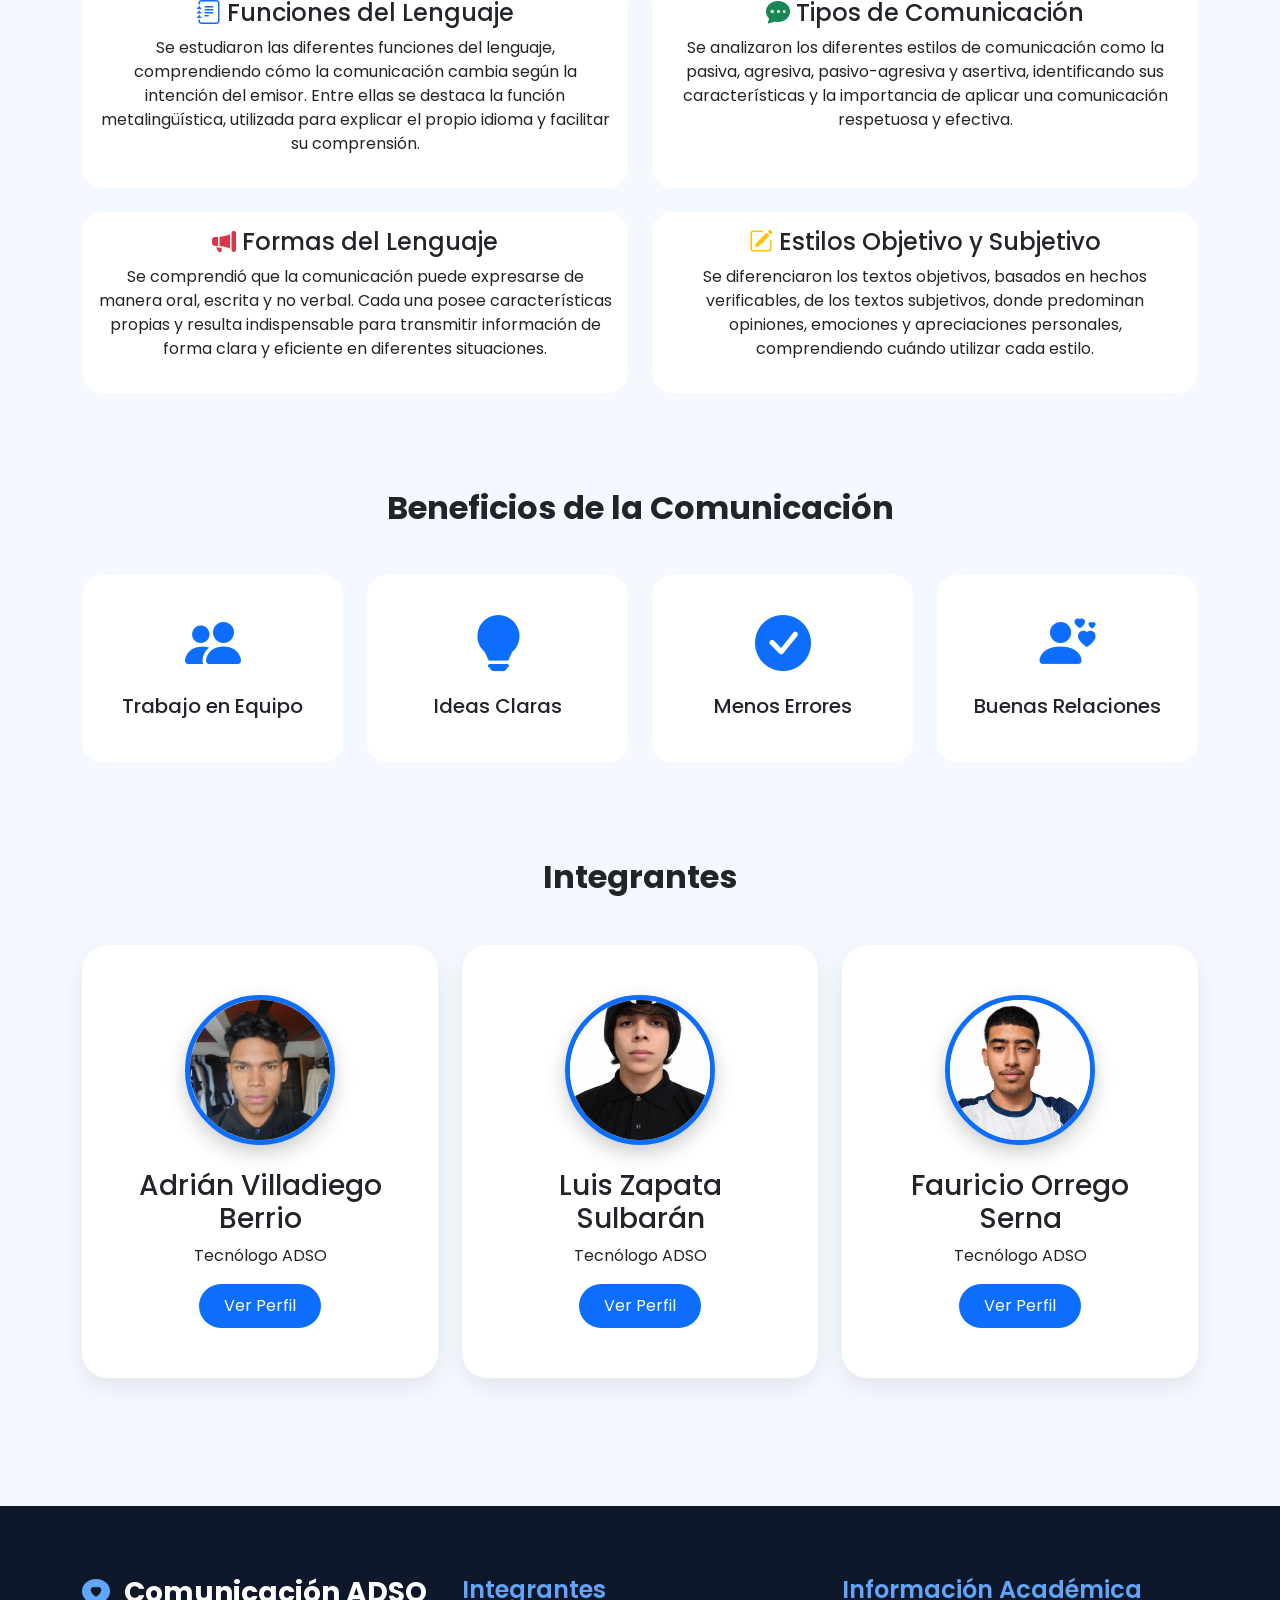
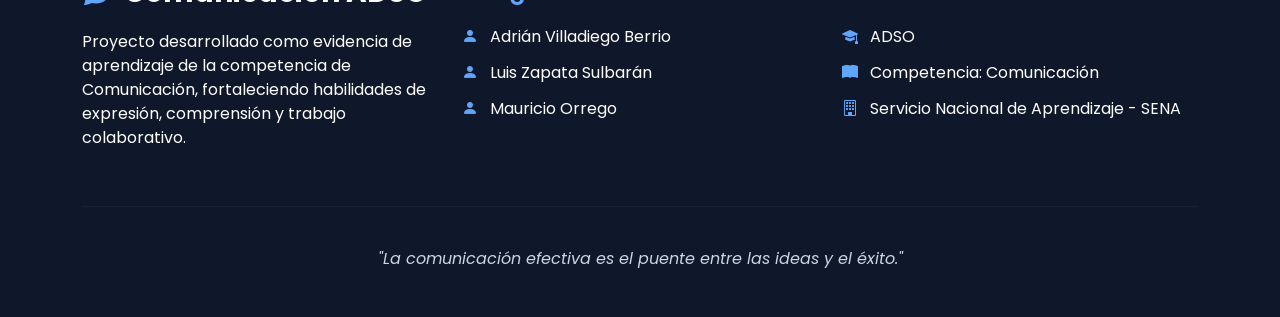
==== commit 88ed13d2: "cambios3" ====
--- a/index.html
+++ b/index.html
@@ -35,7 +35,7 @@
         <div class="ms-2">
 
             <span class="brand-title">
-                Comunicación ADSO
+                ComunicaLag
             </span>
 
         </div>
--- a/css/style.css
+++ b/css/style.css
@@ -235,13 +235,10 @@
 display:flex;
 align-items:center;
 justify-content:center;
-
 background:
-linear-gradient(
-135deg,
-#0d6efd,
-#3b82f6
-);
+    linear-gradient(rgba(0,0,0,.55),
+    rgba(0,0,0,.55)),
+    url("../img/Fondooo.png");
 
 color:white;
 
